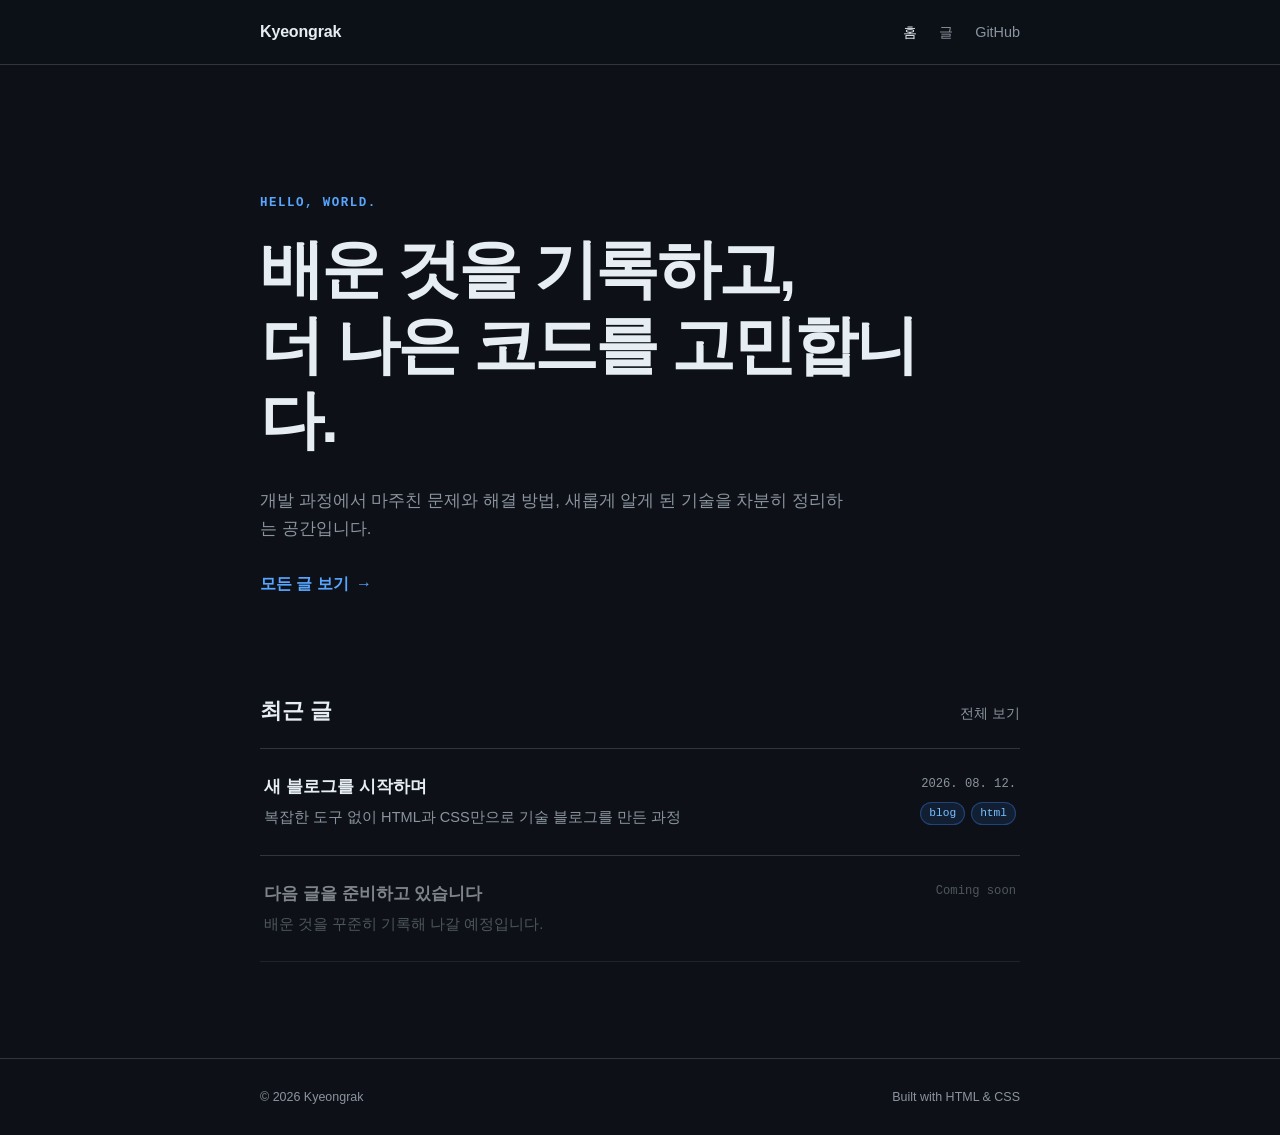
==== index.html @ d14fd75b "Add files via upload" ====
<!doctype html>
<html lang="ko">
  <head>
    <meta charset="utf-8">
    <meta name="viewport" content="width=device-width, initial-scale=1">
    <meta name="theme-color" content="#0d1117">
    <meta name="description" content="개발하며 배운 것과 생각을 기록하는 Kyeongrak의 기술 블로그">
    <title>Kyeongrak — 개발 기록</title>
    <link rel="stylesheet" href="assets/css/style.css">
  </head>
  <body>
    <header class="site-header">
      <div class="container header-inner">
        <a class="site-title" href="index.html" aria-label="홈으로 이동">Kyeongrak</a>
        <nav class="site-nav" aria-label="주요 메뉴">
          <a class="active" href="index.html" aria-current="page">홈</a>
          <a href="posts.html">글</a>
          <a href="https://github.com/Kyeongrak-Choi" target="_blank" rel="noopener noreferrer">GitHub</a>
        </nav>
      </div>
    </header>

    <main>
      <section class="hero container" aria-labelledby="hero-title">
        <p class="eyebrow">HELLO, WORLD.</p>
        <h1 id="hero-title">배운 것을 기록하고,<br>더 나은 코드를 고민합니다.</h1>
        <p class="hero-description">개발 과정에서 마주친 문제와 해결 방법, 새롭게 알게 된 기술을 차분히 정리하는 공간입니다.</p>
        <a class="text-link" href="posts.html">모든 글 보기 <span aria-hidden="true">→</span></a>
      </section>

      <section class="container section" aria-labelledby="recent-title">
        <div class="section-heading">
          <h2 id="recent-title">최근 글</h2>
          <a href="posts.html">전체 보기</a>
        </div>

        <div class="post-list">
          <article class="post-item">
            <a class="post-link" href="posts/getting-started.html">
              <div>
                <h3>새 블로그를 시작하며</h3>
                <p>복잡한 도구 없이 HTML과 CSS만으로 기술 블로그를 만든 과정</p>
              </div>
              <div class="post-meta">
                <time datetime="2026-08-12">2026. 08. 12.</time>
                <ul class="tag-list" aria-label="태그">
                  <li>blog</li>
                  <li>html</li>
                </ul>
              </div>
            </a>
          </article>
          <article class="post-item coming-soon">
            <div class="post-link" aria-label="곧 새로운 글이 올라옵니다">
              <div>
                <h3>다음 글을 준비하고 있습니다</h3>
                <p>배운 것을 꾸준히 기록해 나갈 예정입니다.</p>
              </div>
              <div class="post-meta"><span>Coming soon</span></div>
            </div>
          </article>
        </div>
      </section>
    </main>

    <footer class="site-footer">
      <div class="container footer-inner">
        <span>© 2026 Kyeongrak</span>
        <span>Built with HTML &amp; CSS</span>
      </div>
    </footer>
  </body>
</html>
---- assets/css/style.css ----
:root {
  color-scheme: dark;
  --bg: #0d1117;
  --bg-subtle: #161b22;
  --bg-hover: #1c2128;
  --border: #30363d;
  --text: #e6edf3;
  --text-muted: #8b949e;
  --accent: #58a6ff;
  --accent-hover: #79c0ff;
  --tag-bg: rgba(56, 139, 253, 0.12);
  --tag-border: rgba(56, 139, 253, 0.35);
  --max-width: 760px;
  --font-sans: -apple-system, BlinkMacSystemFont, "Segoe UI", "Noto Sans KR", Helvetica, Arial, sans-serif;
  --font-mono: "SFMono-Regular", Consolas, "Liberation Mono", Menlo, monospace;
}

* {
  box-sizing: border-box;
}

html {
  scroll-behavior: smooth;
}

body {
  min-height: 100vh;
  margin: 0;
  display: flex;
  flex-direction: column;
  background: var(--bg);
  color: var(--text);
  font-family: var(--font-sans);
  font-size: 16px;
  line-height: 1.7;
  -webkit-font-smoothing: antialiased;
}

a {
  color: var(--accent);
  text-decoration: none;
  text-underline-offset: 0.2em;
}

a:hover {
  color: var(--accent-hover);
  text-decoration: underline;
}

a:focus-visible {
  outline: 2px solid var(--accent);
  outline-offset: 4px;
  border-radius: 2px;
}

.container {
  width: min(calc(100% - 40px), var(--max-width));
  margin-inline: auto;
}

.site-header {
  border-bottom: 1px solid var(--border);
  background: rgba(13, 17, 23, 0.92);
}

.header-inner {
  min-height: 64px;
  display: flex;
  align-items: center;
  justify-content: space-between;
  gap: 24px;
}

.site-title {
  color: var(--text);
  font-size: 1rem;
  font-weight: 700;
  letter-spacing: -0.01em;
}

.site-title:hover {
  color: var(--text);
  text-decoration: none;
}

.site-nav {
  display: flex;
  align-items: center;
  gap: 22px;
  font-size: 0.9rem;
}

.site-nav a {
  color: var(--text-muted);
}

.site-nav a:hover,
.site-nav a.active {
  color: var(--text);
  text-decoration: none;
}

main {
  flex: 1;
}

.hero {
  padding-block: clamp(80px, 14vw, 128px) clamp(64px, 10vw, 96px);
}

.eyebrow {
  margin: 0 0 18px;
  color: var(--accent);
  font-family: var(--font-mono);
  font-size: 0.78rem;
  font-weight: 600;
  letter-spacing: 0.12em;
}

.hero h1 {
  max-width: 700px;
  margin: 0;
  font-size: clamp(2.25rem, 7vw, 4rem);
  line-height: 1.18;
  letter-spacing: -0.045em;
}

.hero-description {
  max-width: 590px;
  margin: 28px 0 26px;
  color: var(--text-muted);
  font-size: 1.05rem;
}

.text-link {
  display: inline-flex;
  align-items: center;
  gap: 7px;
  font-weight: 600;
}

.section {
  padding-bottom: 96px;
}

.section-heading {
  display: flex;
  align-items: baseline;
  justify-content: space-between;
  gap: 24px;
  margin-bottom: 18px;
}

.section-heading h2 {
  margin: 0;
  font-size: 1.35rem;
}

.section-heading > a {
  color: var(--text-muted);
  font-size: 0.88rem;
}

.post-list {
  border-top: 1px solid var(--border);
}

.post-item {
  border-bottom: 1px solid var(--border);
}

.post-link {
  display: grid;
  grid-template-columns: minmax(0, 1fr) auto;
  gap: 28px;
  padding: 25px 4px;
  color: inherit;
}

.post-link:hover {
  color: inherit;
  text-decoration: none;
}

.post-link:hover h3 {
  color: var(--accent-hover);
}

.post-link h3 {
  margin: 0 0 6px;
  font-size: 1.08rem;
  line-height: 1.45;
  transition: color 160ms ease;
}

.post-link p {
  margin: 0;
  color: var(--text-muted);
  font-size: 0.91rem;
}

.post-meta {
  display: flex;
  flex-direction: column;
  align-items: flex-end;
  gap: 8px;
  color: var(--text-muted);
  font-family: var(--font-mono);
  font-size: 0.76rem;
  white-space: nowrap;
}

.tag-list {
  display: flex;
  flex-wrap: wrap;
  gap: 6px;
  margin: 0;
  padding: 0;
  list-style: none;
}

.tag-list li {
  padding: 2px 8px;
  border: 1px solid var(--tag-border);
  border-radius: 999px;
  background: var(--tag-bg);
  color: var(--accent-hover);
  font-family: var(--font-mono);
  font-size: 0.7rem;
  line-height: 1.5;
}

.coming-soon {
  opacity: 0.52;
}

.coming-soon .post-link {
  cursor: default;
}

.page-main {
  padding-block: 80px 112px;
}

.page-header {
  margin-bottom: 58px;
}

.page-header h1 {
  margin: 0 0 10px;
  font-size: clamp(2.3rem, 7vw, 3.5rem);
  line-height: 1.2;
  letter-spacing: -0.04em;
}

.page-header > p:last-child {
  margin: 0;
  color: var(--text-muted);
}

.archive-year {
  display: grid;
  grid-template-columns: 76px minmax(0, 1fr);
  gap: 28px;
}

.archive-year h2 {
  margin: 22px 0 0;
  color: var(--text-muted);
  font-family: var(--font-mono);
  font-size: 0.9rem;
  font-weight: 500;
}

.article-main {
  padding-block: 70px 112px;
}

.article-header {
  padding-bottom: 42px;
  border-bottom: 1px solid var(--border);
}

.back-link {
  display: inline-flex;
  gap: 7px;
  margin-bottom: 34px;
  color: var(--text-muted);
  font-size: 0.9rem;
}

.article-header h1 {
  margin: 0;
  font-size: clamp(2.25rem, 7vw, 3.6rem);
  line-height: 1.2;
  letter-spacing: -0.045em;
}

.article-summary {
  margin: 18px 0;
  color: var(--text-muted);
  font-size: 1.08rem;
}

.article-meta {
  display: flex;
  align-items: center;
  flex-wrap: wrap;
  gap: 9px;
  color: var(--text-muted);
  font-family: var(--font-mono);
  font-size: 0.78rem;
}

.article-meta .tag-list {
  margin-left: 5px;
}

.article-body {
  padding-block: 42px;
  font-size: 1.02rem;
}

.article-body p {
  margin: 0 0 24px;
}

.article-body h2 {
  margin: 52px 0 18px;
  font-size: 1.55rem;
  line-height: 1.35;
  letter-spacing: -0.025em;
}

.article-body code {
  padding: 0.18em 0.4em;
  border: 1px solid var(--border);
  border-radius: 5px;
  background: var(--bg-subtle);
  color: #f0f6fc;
  font-family: var(--font-mono);
  font-size: 0.88em;
}

.article-body pre {
  margin: 28px 0;
  padding: 20px 22px;
  overflow-x: auto;
  border: 1px solid var(--border);
  border-radius: 8px;
  background: var(--bg-subtle);
  line-height: 1.6;
  tab-size: 2;
}

.article-body pre code {
  padding: 0;
  border: 0;
  background: transparent;
  font-size: 0.86rem;
}

.code-keyword {
  color: #ff7b72;
}

.code-string {
  color: #a5d6ff;
}

.article-body blockquote {
  margin: 32px 0;
  padding: 3px 0 3px 20px;
  border-left: 3px solid var(--accent);
  color: var(--text-muted);
}

.article-body blockquote p {
  margin: 0;
}

.article-footer {
  padding-top: 30px;
  border-top: 1px solid var(--border);
}

.error-page {
  display: flex;
  flex-direction: column;
  align-items: flex-start;
  justify-content: center;
  padding-block: 96px;
}

.error-code {
  margin: 0 0 16px;
  color: var(--accent);
  font-family: var(--font-mono);
  font-size: 0.9rem;
  letter-spacing: 0.12em;
}

.error-page h1 {
  margin: 0;
  font-size: clamp(2rem, 7vw, 3.5rem);
  line-height: 1.2;
  letter-spacing: -0.04em;
}

.error-page > p:not(.error-code) {
  margin: 18px 0 30px;
  color: var(--text-muted);
}

.button {
  display: inline-flex;
  padding: 10px 16px;
  border: 1px solid var(--border);
  border-radius: 7px;
  background: var(--bg-subtle);
  color: var(--text);
  font-weight: 600;
}

.button:hover {
  border-color: #8b949e;
  background: var(--bg-hover);
  color: var(--text);
  text-decoration: none;
}

.site-footer {
  border-top: 1px solid var(--border);
  color: var(--text-muted);
  font-size: 0.78rem;
}

.footer-inner {
  min-height: 76px;
  display: flex;
  align-items: center;
  justify-content: space-between;
  gap: 24px;
}

@media (max-width: 620px) {
  .container {
    width: min(calc(100% - 32px), var(--max-width));
  }

  .header-inner {
    min-height: 58px;
  }

  .site-nav {
    gap: 15px;
    font-size: 0.84rem;
  }

  .hero {
    padding-block: 70px 60px;
  }

  .post-link {
    grid-template-columns: 1fr;
    gap: 14px;
    padding-block: 22px;
  }

  .post-meta {
    flex-direction: row;
    align-items: center;
  }

  .archive-year {
    grid-template-columns: 1fr;
    gap: 8px;
  }

  .archive-year h2 {
    margin-top: 0;
  }

  .article-main,
  .page-main {
    padding-block: 56px 80px;
  }

  .article-body {
    font-size: 0.98rem;
  }

  .footer-inner {
    min-height: 88px;
    flex-direction: column;
    justify-content: center;
    align-items: flex-start;
    gap: 2px;
  }
}

@media (prefers-reduced-motion: reduce) {
  html {
    scroll-behavior: auto;
  }

  *,
  *::before,
  *::after {
    transition-duration: 0.01ms !important;
  }
}
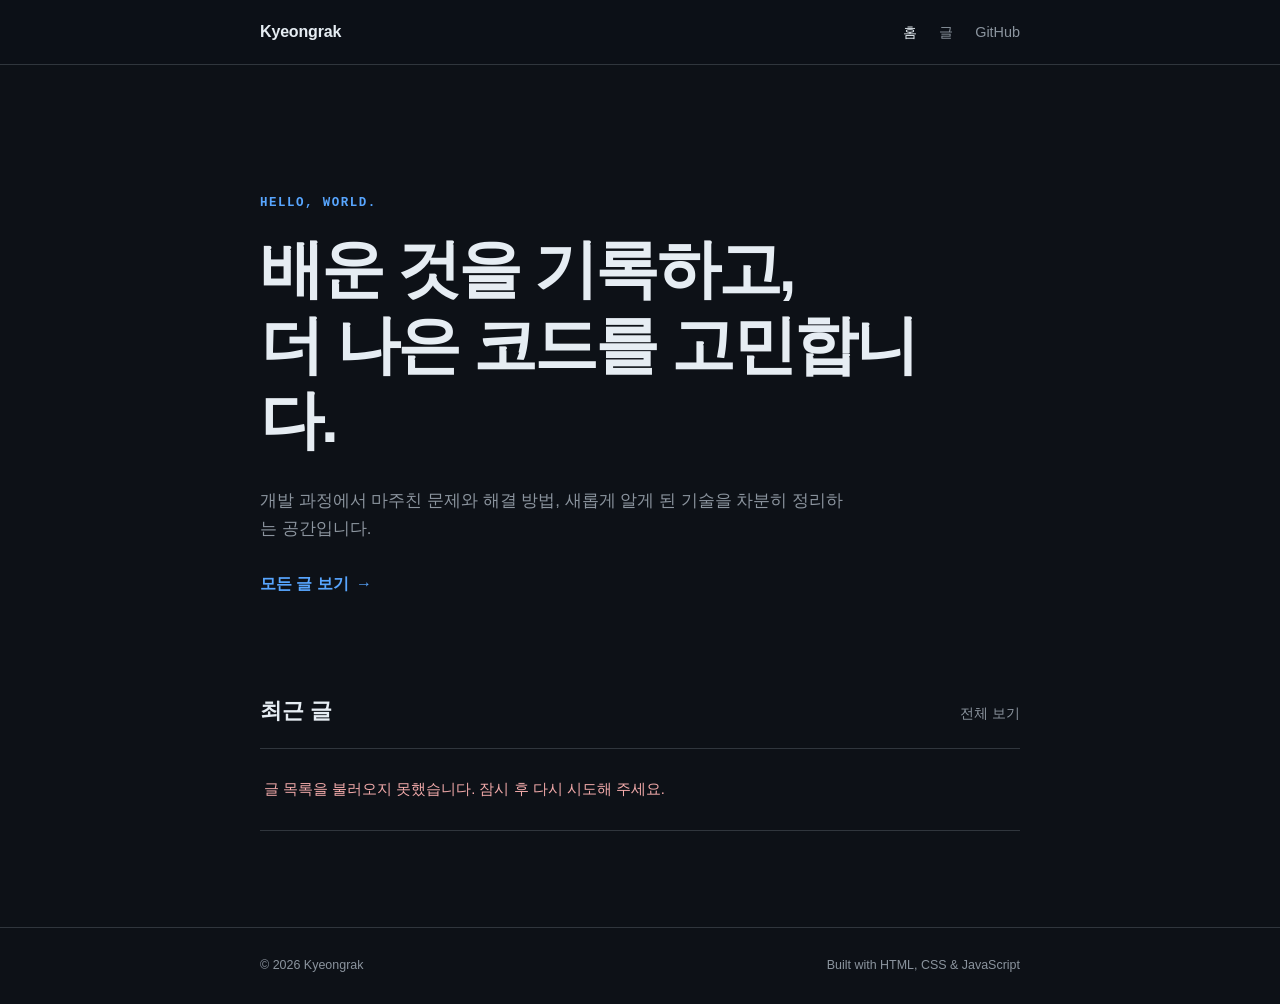
==== commit 2c9ebc3c: "update" ====
--- a/index.html
+++ b/index.html
@@ -7,6 +7,7 @@
     <meta name="description" content="개발하며 배운 것과 생각을 기록하는 Kyeongrak의 기술 블로그">
     <title>Kyeongrak — 개발 기록</title>
     <link rel="stylesheet" href="assets/css/style.css">
+    <script src="assets/js/posts.js" defer></script>
   </head>
   <body>
     <header class="site-header">
@@ -33,32 +34,8 @@
           <h2 id="recent-title">최근 글</h2>
           <a href="posts.html">전체 보기</a>
         </div>
-
-        <div class="post-list">
-          <article class="post-item">
-            <a class="post-link" href="posts/getting-started.html">
-              <div>
-                <h3>새 블로그를 시작하며</h3>
-                <p>복잡한 도구 없이 HTML과 CSS만으로 기술 블로그를 만든 과정</p>
-              </div>
-              <div class="post-meta">
-                <time datetime="2026-08-12">2026. 08. 12.</time>
-                <ul class="tag-list" aria-label="태그">
-                  <li>blog</li>
-                  <li>html</li>
-                </ul>
-              </div>
-            </a>
-          </article>
-          <article class="post-item coming-soon">
-            <div class="post-link" aria-label="곧 새로운 글이 올라옵니다">
-              <div>
-                <h3>다음 글을 준비하고 있습니다</h3>
-                <p>배운 것을 꾸준히 기록해 나갈 예정입니다.</p>
-              </div>
-              <div class="post-meta"><span>Coming soon</span></div>
-            </div>
-          </article>
+        <div class="post-list" data-post-list data-post-limit="3" aria-live="polite" aria-busy="true">
+          <p class="post-status">최근 글을 불러오는 중입니다…</p>
         </div>
       </section>
     </main>
@@ -66,7 +43,7 @@
     <footer class="site-footer">
       <div class="container footer-inner">
         <span>© 2026 Kyeongrak</span>
-        <span>Built with HTML &amp; CSS</span>
+        <span>Built with HTML, CSS &amp; JavaScript</span>
       </div>
     </footer>
   </body>
--- a/assets/css/style.css
+++ b/assets/css/style.css
@@ -182,10 +182,12 @@
   text-decoration: none;
 }
 
+.post-link:hover h2,
 .post-link:hover h3 {
   color: var(--accent-hover);
 }
 
+.post-link h2,
 .post-link h3 {
   margin: 0 0 6px;
   font-size: 1.08rem;
@@ -208,6 +210,18 @@
   font-family: var(--font-mono);
   font-size: 0.76rem;
   white-space: nowrap;
+}
+
+.post-status {
+  margin: 0;
+  padding: 28px 4px;
+  border-bottom: 1px solid var(--border);
+  color: var(--text-muted);
+  font-size: 0.92rem;
+}
+
+.post-error {
+  color: #f2aaaa;
 }
 
 .tag-list {
@@ -323,6 +337,22 @@
 
 .article-body p {
   margin: 0 0 24px;
+}
+
+.article-body ul,
+.article-body ol {
+  margin: 0 0 24px;
+  padding-left: 1.5rem;
+}
+
+.article-body li + li {
+  margin-top: 6px;
+}
+
+.article-body hr {
+  margin: 40px 0;
+  border: 0;
+  border-top: 1px solid var(--border);
 }
 
 .article-body h2 {
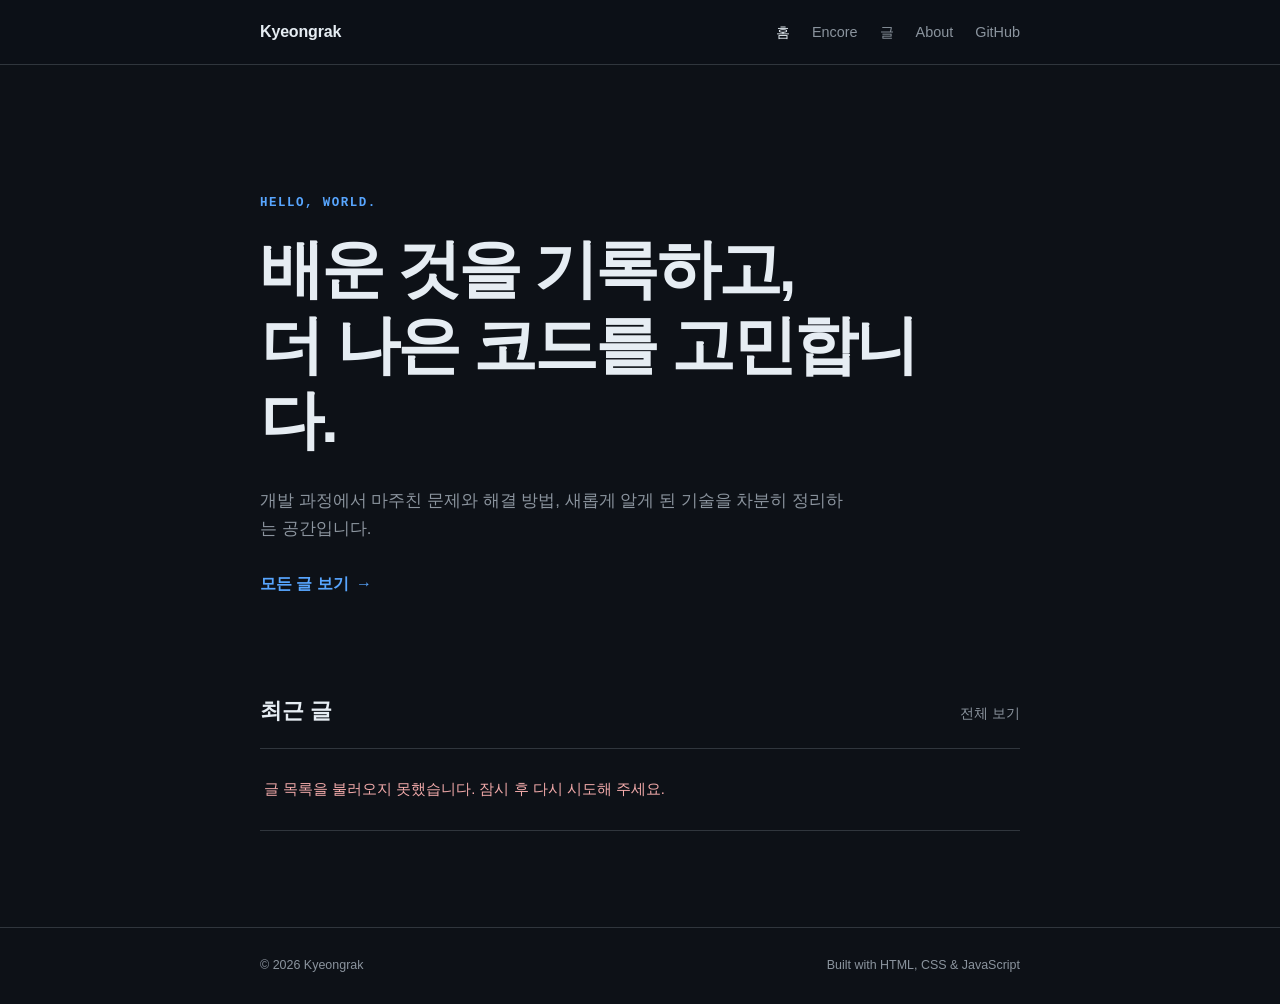
==== commit 4a658133: "Update index.html" ====
--- a/index.html
+++ b/index.html
@@ -11,15 +11,28 @@
   </head>
   <body>
     <header class="site-header">
-      <div class="container header-inner">
-        <a class="site-title" href="index.html" aria-label="홈으로 이동">Kyeongrak</a>
-        <nav class="site-nav" aria-label="주요 메뉴">
-          <a class="active" href="index.html" aria-current="page">홈</a>
-          <a href="posts.html">글</a>
-          <a href="https://github.com/Kyeongrak-Choi" target="_blank" rel="noopener noreferrer">GitHub</a>
-        </nav>
-      </div>
-    </header>
+  <div class="container header-inner">
+    <a class="site-title" href="index.html" aria-label="홈으로 이동">
+      Kyeongrak
+    </a>
+
+    <nav class="site-nav" aria-label="주요 메뉴">
+      <a class="active" href="index.html">홈</a>
+
+      <a href="encore.html">Encore</a>
+
+      <a href="posts.html">글</a>
+
+      <a href="about.html">About</a>
+
+      <a href="https://github.com/Kyeongrak-Choi"
+         target="_blank"
+         rel="noopener noreferrer">
+         GitHub
+      </a>
+    </nav>
+  </div>
+</header>
 
     <main>
       <section class="hero container" aria-labelledby="hero-title">
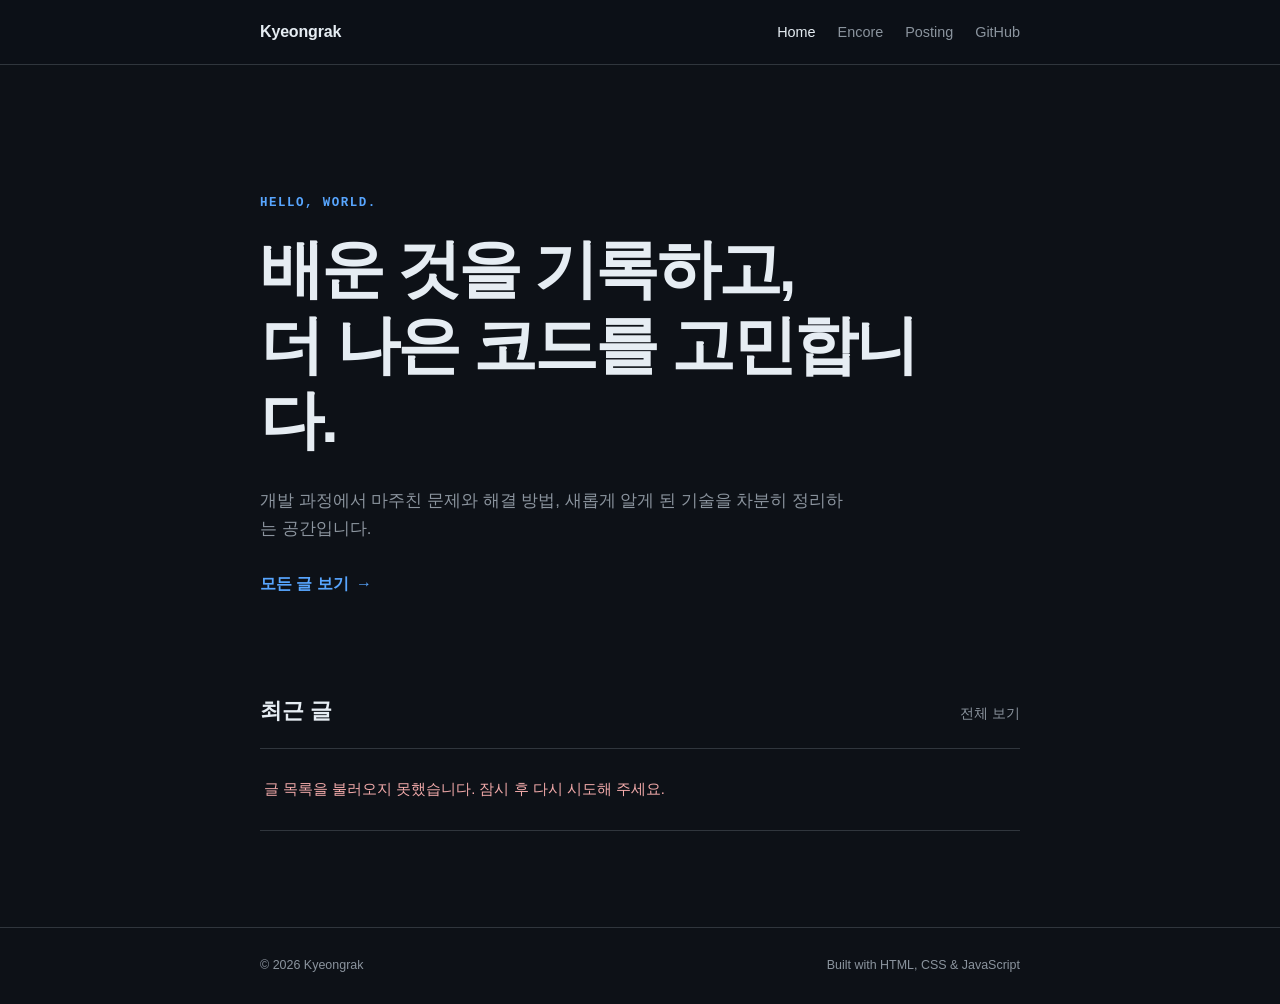
==== commit 789bdd76: "회고 메뉴 추가" ====
--- a/index.html
+++ b/index.html
@@ -11,28 +11,16 @@
   </head>
   <body>
     <header class="site-header">
-  <div class="container header-inner">
-    <a class="site-title" href="index.html" aria-label="홈으로 이동">
-      Kyeongrak
-    </a>
-
-    <nav class="site-nav" aria-label="주요 메뉴">
-      <a class="active" href="index.html">홈</a>
-
-      <a href="encore.html">Encore</a>
-
-      <a href="posts.html">글</a>
-
-      <a href="about.html">About</a>
-
-      <a href="https://github.com/Kyeongrak-Choi"
-         target="_blank"
-         rel="noopener noreferrer">
-         GitHub
-      </a>
-    </nav>
-  </div>
-</header>
+      <div class="container header-inner">
+        <a class="site-title" href="index.html" aria-label="홈으로 이동">Kyeongrak</a>
+        <nav class="site-nav" aria-label="주요 메뉴">
+          <a class="active" href="index.html" aria-current="page">Home</a>
+          <a href="encore.html">Encore</a>
+          <a href="posts.html">Posting</a>
+          <a href="https://github.com/Kyeongrak-Choi" target="_blank" rel="noopener noreferrer">GitHub</a>
+        </nav>
+      </div>
+    </header>
 
     <main>
       <section class="hero container" aria-labelledby="hero-title">
--- a/assets/css/style.css
+++ b/assets/css/style.css
@@ -161,6 +161,51 @@
   font-size: 0.88rem;
 }
 
+.card-grid {
+  display: grid;
+  grid-template-columns: repeat(auto-fit, minmax(240px, 1fr));
+  gap: 18px;
+}
+
+.card {
+  display: block;
+  padding: 28px;
+  border: 1px solid var(--border);
+  border-radius: 10px;
+  background: var(--bg-subtle);
+  color: var(--text);
+  transition: border-color 160ms ease, transform 160ms ease;
+}
+
+.card:hover {
+  border-color: var(--accent);
+  color: var(--text);
+  text-decoration: none;
+  transform: translateY(-2px);
+}
+
+.card-icon {
+  display: block;
+  margin-bottom: 16px;
+  font-size: 1.6rem;
+}
+
+.card h2 {
+  margin: 0;
+  font-size: 1.3rem;
+}
+
+.card p {
+  margin: 8px 0 22px;
+  color: var(--text-muted);
+}
+
+.card-link {
+  color: var(--accent);
+  font-size: 0.9rem;
+  font-weight: 600;
+}
+
 .post-list {
   border-top: 1px solid var(--border);
 }
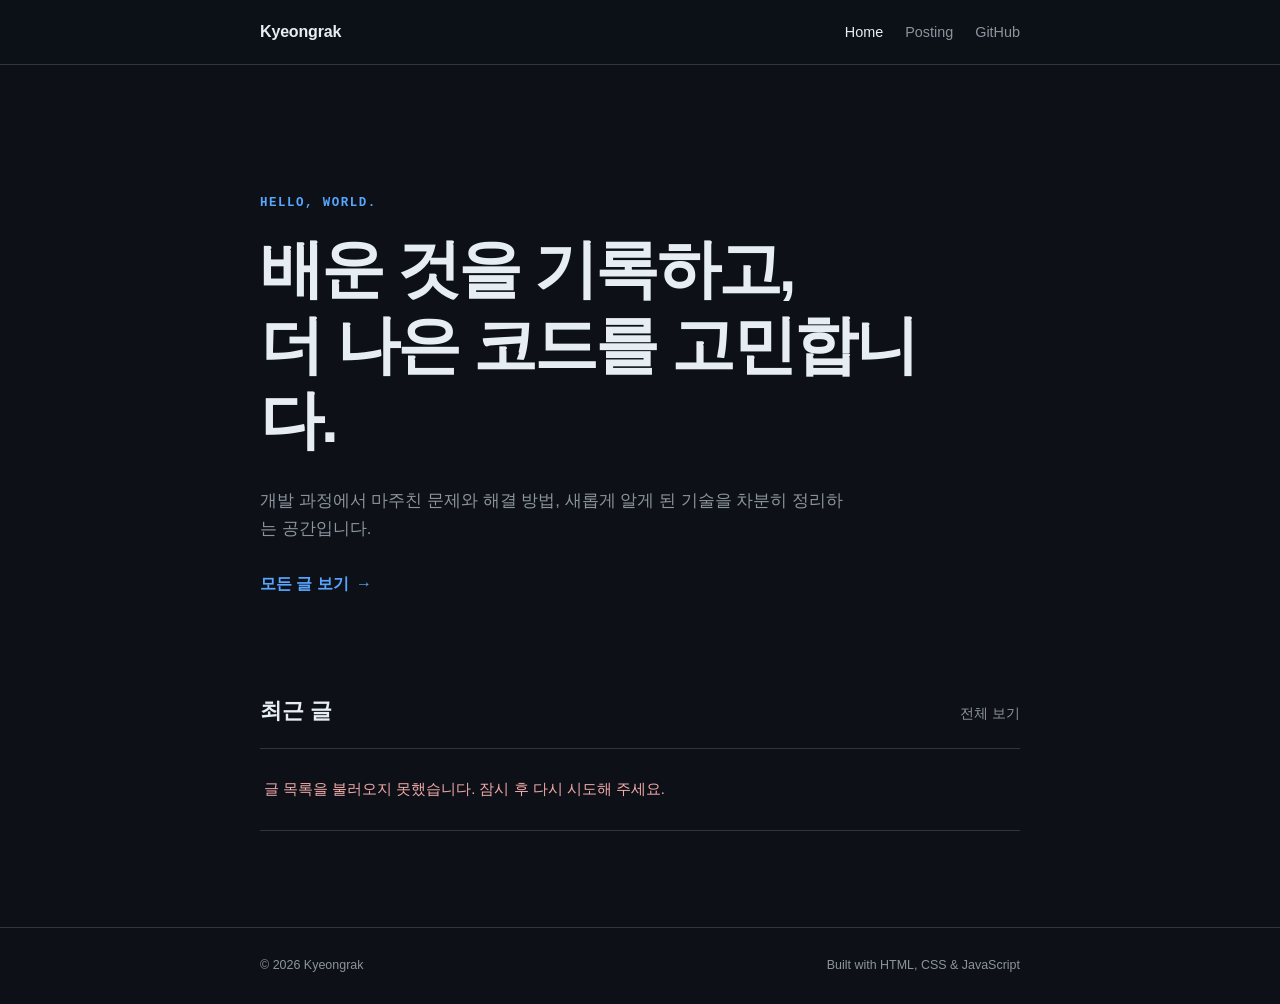
==== commit d6aa729c: "encore 메뉴 제거" ====
--- a/index.html
+++ b/index.html
@@ -15,7 +15,6 @@
         <a class="site-title" href="index.html" aria-label="홈으로 이동">Kyeongrak</a>
         <nav class="site-nav" aria-label="주요 메뉴">
           <a class="active" href="index.html" aria-current="page">Home</a>
-          <a href="encore.html">Encore</a>
           <a href="posts.html">Posting</a>
           <a href="https://github.com/Kyeongrak-Choi" target="_blank" rel="noopener noreferrer">GitHub</a>
         </nav>
--- a/assets/css/style.css
+++ b/assets/css/style.css
@@ -168,42 +168,195 @@
 }
 
 .card {
+  position: relative;
+  display: grid;
+  grid-template-columns: auto minmax(0, 1fr) auto;
+  align-items: center;
+  gap: 22px;
+  overflow: hidden;
+  padding: 30px;
+  border: 1px solid var(--border);
+  border-radius: 16px;
+  background:
+    radial-gradient(circle at 0 0, rgba(88, 166, 255, 0.12), transparent 38%),
+    linear-gradient(135deg, #171d26, #11161d);
+  color: var(--text);
+  box-shadow: 0 20px 45px rgba(0, 0, 0, 0.18);
+  transition: border-color 180ms ease, box-shadow 180ms ease, transform 180ms ease;
+}
+
+.card:hover {
+  border-color: rgba(88, 166, 255, 0.72);
+  color: var(--text);
+  box-shadow: 0 22px 50px rgba(0, 0, 0, 0.28), 0 0 0 1px rgba(88, 166, 255, 0.08);
+  text-decoration: none;
+  transform: translateY(-3px);
+}
+
+.card-icon {
+  display: grid;
+  width: 62px;
+  height: 62px;
+  place-items: center;
+  border: 1px solid rgba(88, 166, 255, 0.28);
+  border-radius: 15px;
+  background: rgba(88, 166, 255, 0.1);
+  color: var(--accent-hover);
+}
+
+.card-icon svg {
+  width: 29px;
+  height: 29px;
+  fill: none;
+  stroke: currentColor;
+  stroke-linecap: round;
+  stroke-linejoin: round;
+  stroke-width: 1.7;
+}
+
+.card h3 {
+  margin: 0;
+  font-size: 1.35rem;
+  line-height: 1.4;
+}
+
+.card p {
+  margin: 7px 0 0;
+  color: var(--text-muted);
+  font-size: 0.93rem;
+}
+
+.card-label {
   display: block;
-  padding: 28px;
+  margin-bottom: 6px;
+  color: var(--accent);
+  font-family: var(--font-mono);
+  font-size: 0.68rem;
+  font-weight: 600;
+  letter-spacing: 0.1em;
+}
+
+.card-link {
+  display: grid;
+  width: 38px;
+  height: 38px;
+  place-items: center;
   border: 1px solid var(--border);
-  border-radius: 10px;
-  background: var(--bg-subtle);
-  color: var(--text);
-  transition: border-color 160ms ease, transform 160ms ease;
-}
-
-.card:hover {
+  border-radius: 50%;
+  color: var(--text-muted);
+  transition: background 180ms ease, border-color 180ms ease, color 180ms ease, transform 180ms ease;
+}
+
+.card-link svg {
+  width: 18px;
+  height: 18px;
+  fill: none;
+  stroke: currentColor;
+  stroke-linecap: round;
+  stroke-linejoin: round;
+  stroke-width: 1.8;
+}
+
+.card:hover .card-link {
   border-color: var(--accent);
-  color: var(--text);
-  text-decoration: none;
-  transform: translateY(-2px);
-}
-
-.card-icon {
-  display: block;
-  margin-bottom: 16px;
-  font-size: 1.6rem;
-}
-
-.card h2 {
-  margin: 0;
-  font-size: 1.3rem;
-}
-
-.card p {
-  margin: 8px 0 22px;
-  color: var(--text-muted);
-}
-
-.card-link {
+  background: var(--accent);
+  color: #07111e;
+  transform: translateX(2px);
+}
+
+.encore-main {
+  position: relative;
+}
+
+.encore-hero {
+  position: relative;
+  display: grid;
+  grid-template-columns: minmax(0, 1fr) 180px;
+  align-items: center;
+  gap: 36px;
+  overflow: hidden;
+  margin-bottom: 66px;
+  padding: 48px;
+  border: 1px solid var(--border);
+  border-radius: 22px;
+  background:
+    radial-gradient(circle at 82% 18%, rgba(88, 166, 255, 0.18), transparent 34%),
+    linear-gradient(145deg, rgba(22, 27, 34, 0.96), rgba(13, 17, 23, 0.98));
+  box-shadow: 0 28px 70px rgba(0, 0, 0, 0.24);
+}
+
+.encore-hero::after {
+  position: absolute;
+  right: -60px;
+  bottom: -85px;
+  width: 230px;
+  height: 230px;
+  border: 1px solid rgba(88, 166, 255, 0.1);
+  border-radius: 50%;
+  content: "";
+}
+
+.encore-hero h1 {
+  margin-bottom: 18px;
+  font-size: clamp(2.35rem, 6vw, 3.55rem);
+  line-height: 1.16;
+  letter-spacing: -0.045em;
+}
+
+.encore-hero h1 span {
+  color: var(--accent-hover);
+}
+
+.encore-hero-copy > p:last-child {
+  max-width: 470px;
+  margin: 0;
+  color: var(--text-muted);
+}
+
+.encore-hero-mark {
+  position: relative;
+  z-index: 1;
+  display: grid;
+  place-items: center;
+}
+
+.encore-hero-mark svg {
+  width: 160px;
+  height: 160px;
+  fill: none;
+  stroke: rgba(121, 192, 255, 0.72);
+  stroke-linecap: round;
+  stroke-linejoin: round;
+  stroke-width: 3;
+}
+
+.encore-hero-mark circle {
+  fill: rgba(88, 166, 255, 0.06);
+  stroke: rgba(88, 166, 255, 0.18);
+  stroke-dasharray: 5 8;
+}
+
+.encore-section-heading {
+  align-items: end;
+  margin-bottom: 20px;
+}
+
+.encore-section-heading > div h2 {
+  margin: 0;
+}
+
+.encore-section-heading > span {
+  color: var(--text-muted);
+  font-size: 0.82rem;
+}
+
+.section-kicker {
+  margin: 0 0 5px;
   color: var(--accent);
-  font-size: 0.9rem;
+  font-family: var(--font-mono);
+  font-size: 0.68rem;
   font-weight: 600;
+  letter-spacing: 0.1em;
 }
 
 .post-list {
@@ -536,6 +689,39 @@
     padding-block: 70px 60px;
   }
 
+  .encore-main {
+    padding-top: 38px;
+  }
+
+  .encore-hero {
+    grid-template-columns: 1fr;
+    gap: 18px;
+    padding: 30px 26px;
+  }
+
+  .encore-hero-mark {
+    display: none;
+  }
+
+  .encore-section-heading > span {
+    display: none;
+  }
+
+  .card {
+    grid-template-columns: auto minmax(0, 1fr);
+    gap: 18px;
+    padding: 24px 20px;
+  }
+
+  .card-icon {
+    width: 52px;
+    height: 52px;
+  }
+
+  .card-link {
+    display: none;
+  }
+
   .post-link {
     grid-template-columns: 1fr;
     gap: 14px;
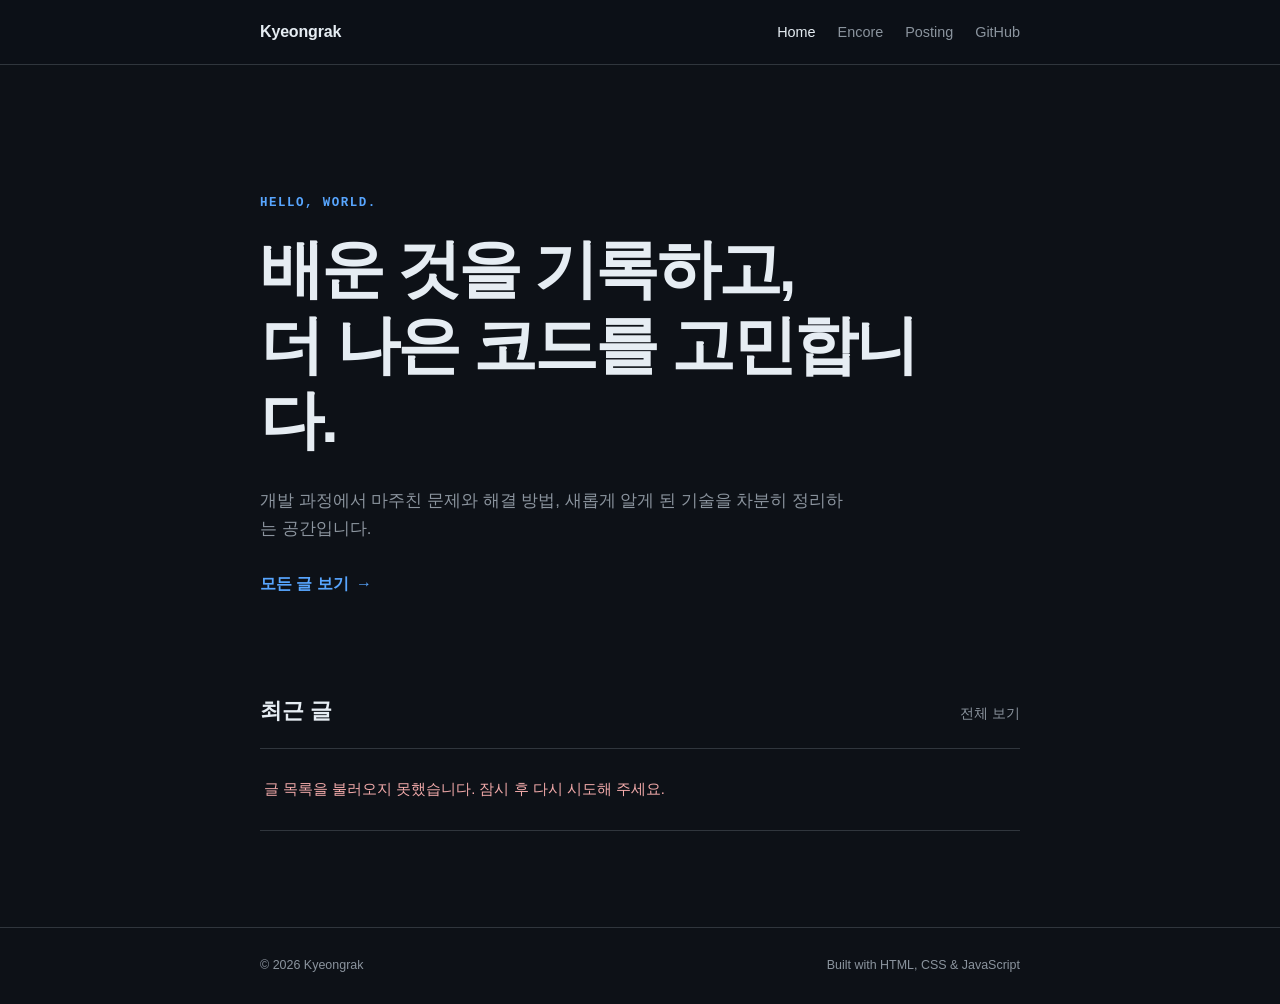
==== commit 67635812: "회고록 메뉴와 게시글 페이지 복원" ====
--- a/index.html
+++ b/index.html
@@ -15,6 +15,7 @@
         <a class="site-title" href="index.html" aria-label="홈으로 이동">Kyeongrak</a>
         <nav class="site-nav" aria-label="주요 메뉴">
           <a class="active" href="index.html" aria-current="page">Home</a>
+          <a href="encore.html">Encore</a>
           <a href="posts.html">Posting</a>
           <a href="https://github.com/Kyeongrak-Choi" target="_blank" rel="noopener noreferrer">GitHub</a>
         </nav>
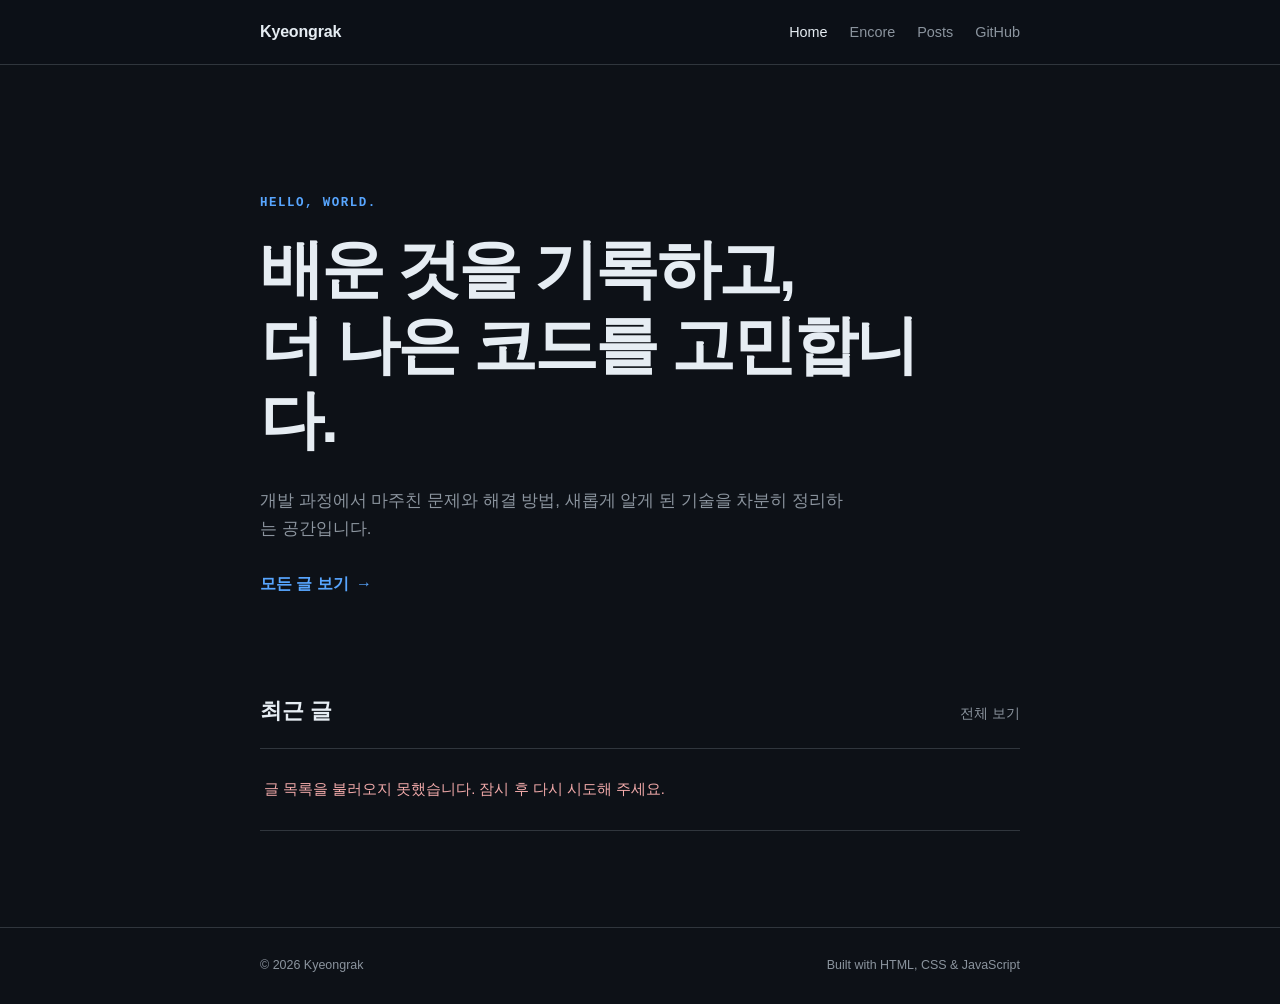
==== commit 7d002f65: "modify" ====
--- a/index.html
+++ b/index.html
@@ -16,7 +16,7 @@
         <nav class="site-nav" aria-label="주요 메뉴">
           <a class="active" href="index.html" aria-current="page">Home</a>
           <a href="encore.html">Encore</a>
-          <a href="posts.html">Posting</a>
+          <a href="posts.html">Posts</a>
           <a href="https://github.com/Kyeongrak-Choi" target="_blank" rel="noopener noreferrer">GitHub</a>
         </nav>
       </div>
--- a/assets/css/style.css
+++ b/assets/css/style.css
@@ -165,6 +165,16 @@
   display: grid;
   grid-template-columns: repeat(auto-fit, minmax(240px, 1fr));
   gap: 18px;
+}
+
+.encore-card-grid {
+  display: flex;
+  flex-direction: column;
+  align-items: stretch;
+}
+
+.encore-card-grid .card {
+  width: 100%;
 }
 
 .card {
@@ -264,6 +274,32 @@
   transform: translateX(2px);
 }
 
+.project-card {
+  background:
+    radial-gradient(circle at 0 0, rgba(163, 113, 247, 0.12), transparent 38%),
+    linear-gradient(135deg, #181b26, #11161d);
+}
+
+.project-card .card-icon {
+  border-color: rgba(163, 113, 247, 0.3);
+  background: rgba(163, 113, 247, 0.1);
+  color: #c8a8ff;
+}
+
+.project-card .card-label {
+  color: #b98cff;
+}
+
+.project-card:hover {
+  border-color: rgba(163, 113, 247, 0.72);
+  box-shadow: 0 22px 50px rgba(0, 0, 0, 0.28), 0 0 0 1px rgba(163, 113, 247, 0.08);
+}
+
+.project-card:hover .card-link {
+  border-color: #b98cff;
+  background: #b98cff;
+}
+
 .encore-main {
   position: relative;
 }
